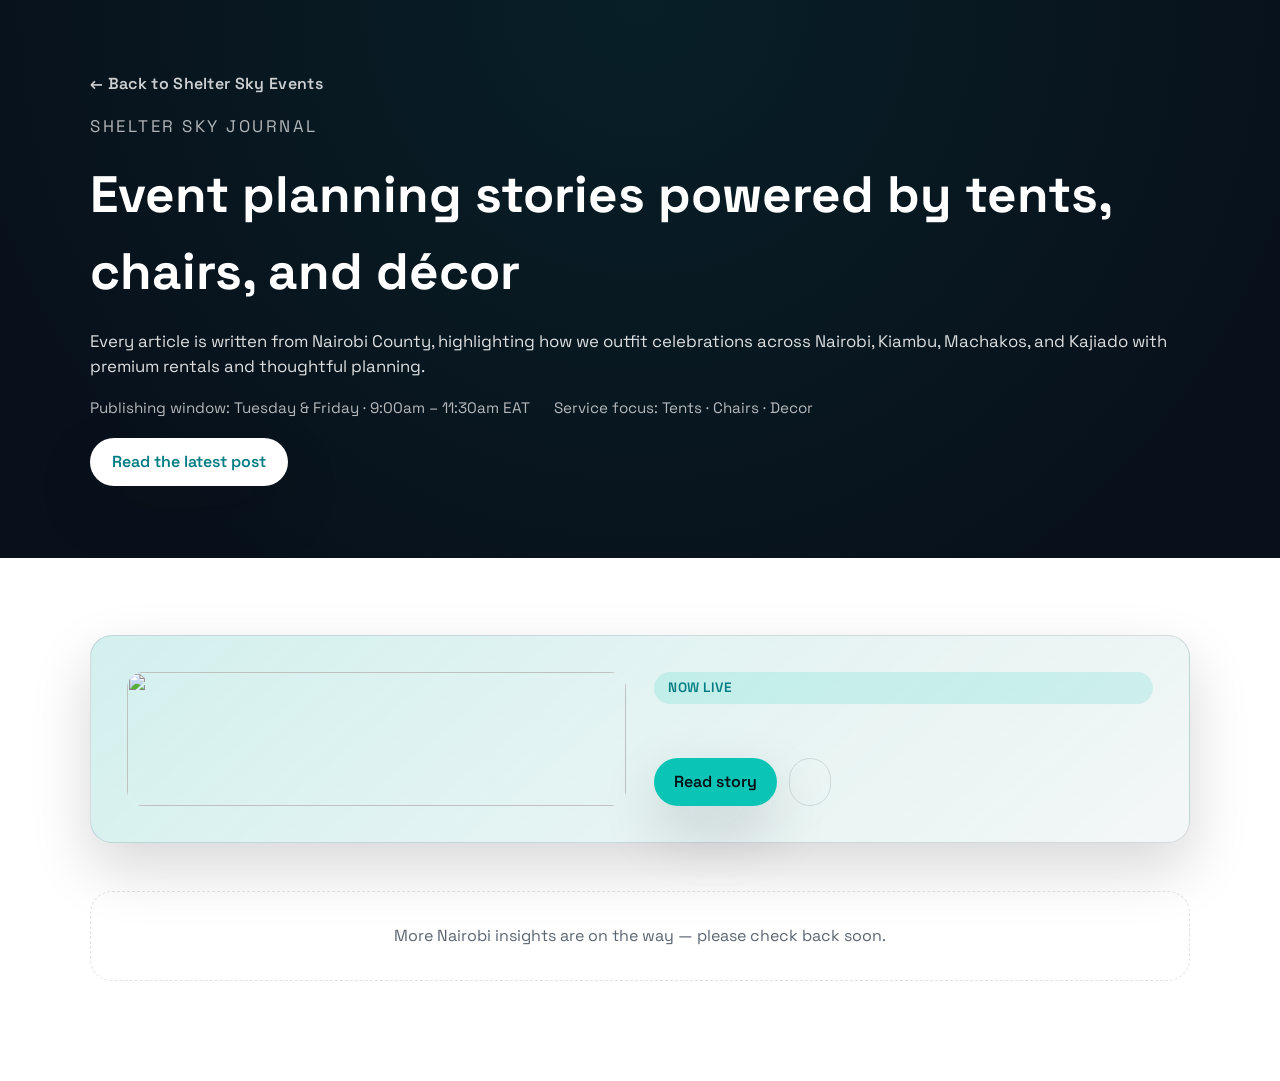
==== Blog/index.html @ ee654595 "Create index.html" ====
<!doctype html>
<html lang="en">
  <head>
    <meta charset="utf-8" />
    <meta name="viewport" content="width=device-width, initial-scale=1" />
    <title>Shelter Sky Events Blog | Nairobi Event Inspiration</title>
    <meta
      name="description"
      content="Explore Shelter Sky Events blog stories for Nairobi weddings, corporate functions, and private celebrations covering tents, chairs, and décor."
    />
    <link rel="icon" type="image/png" sizes="32x32" href="../Assets/gallery/shelterskyevents_icon.jpg" />
    <link rel="apple-touch-icon" href="../Assets/gallery/shelterskyevents_icon.jpg" />
    <link rel="shortcut icon" href="../Assets/gallery/shelterskyevents_icon.jpg" />
    <link rel="canonical" href="https://shelterskyevents.com/Blog/index.html" />
    <link rel="stylesheet" href="blog-home.css" />
  </head>
  <body>
    <div class="page">
      <header class="page-header">
        <div class="wrap">
          <a class="home-link" href="../index.html">← Back to Shelter Sky Events</a>
          <p class="eyebrow">Shelter Sky journal</p>
          <h1>Event planning stories powered by tents, chairs, and décor</h1>
          <p>
            Every article is written from Nairobi County, highlighting how we outfit celebrations across Nairobi, Kiambu, Machakos,
            and Kajiado with premium rentals and thoughtful planning.
          </p>
          <div class="header-meta">
            <span>Publishing window: Tuesday &amp; Friday · 9:00am – 11:30am EAT</span>
            <span>Service focus: Tents · Chairs · Decor</span>
          </div>
          <a class="cta" id="latest-link" href="blog-event-rentals-nairobi.html" target="_blank" rel="noopener">
            Read the latest post
          </a>
        </div>
      </header>
      <main class="page-main">
        <div class="wrap" id="blog-app">
          <section aria-live="polite" id="feature-section">
            <article class="feature-card" id="feature-card" hidden>
              <div class="feature-media">
                <img id="feature-image" src="" alt="" loading="lazy" />
              </div>
              <div class="feature-body">
                <span class="status-pill" id="feature-status">Now live</span>
                <p class="post-meta" id="feature-meta"></p>
                <h2 id="feature-title"></h2>
                <p id="feature-excerpt"></p>
                <div class="feature-actions">
                  <a class="btn btn-primary" id="feature-read" href="#" target="_blank" rel="noopener">Read story</a>
                  <span class="btn btn-ghost feature-date" id="feature-date"></span>
                </div>
              </div>
            </article>
          </section>
          <section class="grid-section" aria-label="Published blog posts">
            <div class="grid-list" id="blog-grid" role="list"></div>
            <p class="empty-state" id="blog-empty" hidden>More Nairobi insights are on the way — please check back soon.</p>
          </section>
        </div>
      </main>
    </div>

    <template id="blog-card-template">
      <article class="post-card" role="listitem">
        <figure>
          <img src="" alt="" loading="lazy" />
        </figure>
        <div class="post-meta"></div>
        <h4></h4>
        <p></p>
        <a class="btn btn-ghost" target="_blank" rel="noopener">Read post</a>
      </article>
    </template>

    <script>
      const BLOG_DATA_URL = "posts.json";
      const featureCard = document.getElementById("feature-card");
      const featureImage = document.getElementById("feature-image");
      const featureTitle = document.getElementById("feature-title");
      const featureExcerpt = document.getElementById("feature-excerpt");
      const featureMeta = document.getElementById("feature-meta");
      const featureRead = document.getElementById("feature-read");
      const featureDate = document.getElementById("feature-date");
      const featureStatus = document.getElementById("feature-status");
      const latestLink = document.getElementById("latest-link");
      const blogGrid = document.getElementById("blog-grid");
      const blogEmpty = document.getElementById("blog-empty");
      const blogCardTemplate = document.getElementById("blog-card-template");

      const formatDate = (value) => {
        try {
          return new Intl.DateTimeFormat("en-GB", {
            day: "2-digit",
            month: "short",
            year: "numeric",
            timeZone: "Africa/Nairobi",
          }).format(new Date(value));
        } catch (error) {
          return value;
        }
      };

      const resolveUrl = (path) => new URL(path, window.location.href).toString();

      const renderCards = (posts) => {
        blogGrid.innerHTML = "";
        posts.forEach((post) => {
          const node = blogCardTemplate.content.cloneNode(true);
          const article = node.querySelector(".post-card");
          const figureImg = node.querySelector("img");
          const meta = node.querySelector(".post-meta");
          const title = node.querySelector("h4");
          const excerpt = node.querySelector("p");
          const cta = node.querySelector("a");

          figureImg.src = post.image;
          figureImg.alt = post.alt || post.title;
          meta.textContent = `${post.category} · ${post.readTime}`;
          title.textContent = post.title;
          excerpt.textContent = post.excerpt;
          cta.href = post.url;
          cta.setAttribute("aria-label", `Read ${post.title}`);

          blogGrid.appendChild(node);
        });
      };

      const renderFeature = (post) => {
        if (!post) {
          featureCard.hidden = true;
          return;
        }
        featureCard.hidden = false;
        featureImage.src = post.image;
        featureImage.alt = post.alt || post.title;
        featureTitle.textContent = post.title;
        featureExcerpt.textContent = post.excerpt;
        featureMeta.textContent = `${post.category} · ${post.readTime}`;
        featureRead.href = post.url;
        featureDate.textContent = `Published ${formatDate(post.publishDate)}`;
        featureStatus.textContent = post.published ? "Now live" : "Scheduled";
        if (latestLink) {
          latestLink.href = post.url;
        }
      };

      const init = async () => {
        try {
          const response = await fetch(BLOG_DATA_URL, { cache: "no-store" });
          if (!response.ok) {
            throw new Error(`Blog response ${response.status}`);
          }
          const posts = await response.json();
          const validPosts = Array.isArray(posts)
            ? posts
                .filter((post) => Boolean(post && post.title && post.url))
                .map((post) => ({
                  ...post,
                  publishDate: post.publishDate ?? new Date().toISOString(),
                  url: resolveUrl(post.url),
                }))
            : [];
          const publishedPosts = validPosts
            .filter((post) => post.published)
            .sort((a, b) => new Date(b.publishDate) - new Date(a.publishDate));

          if (!publishedPosts.length) {
            blogEmpty.hidden = false;
            featureCard.hidden = true;
            return;
          }

          const [latest, ...archived] = publishedPosts;
          renderFeature(latest);
          renderCards(archived);
          blogEmpty.hidden = true;
        } catch (error) {
          console.error("Unable to load blog posts", error);
          blogEmpty.hidden = false;
          blogEmpty.textContent = "We could not load the blog feed. Please refresh and try again.";
          featureCard.hidden = true;
        }
      };

      init();
    </script>
  </body>
</html>
---- Blog/blog-home.css ----
@import url("https://fonts.googleapis.com/css2?family=Space+Grotesk:wght@400;500;600;700&display=swap");

:root {
  color-scheme: light;
  --brand: #0ac5b5;
  --brand-strong: #007d84;
  --ink: #0c1b2a;
  --muted: #5b6572;
  --surface: #ffffff;
  --surface-soft: #f4f7f7;
  --surface-strong: #08111b;
  --stroke: rgba(12, 27, 42, 0.12);
  --radius: 22px;
  --shadow: 0 25px 60px rgba(10, 14, 22, 0.16);
  --transition: 220ms ease;
}

@media (prefers-color-scheme: dark) {
  :root {
    color-scheme: dark;
    --surface: #0b1622;
    --surface-soft: #0f1f2f;
    --surface-strong: #02070d;
    --ink: #f4f7f7;
    --muted: #a8b4c3;
    --stroke: rgba(255, 255, 255, 0.1);
    --shadow: 0 25px 60px rgba(0, 0, 0, 0.5);
  }
}

* {
  box-sizing: border-box;
}

body {
  margin: 0;
  font-family: "Space Grotesk", "Inter", "Segoe UI", system-ui, -apple-system, sans-serif;
  background: radial-gradient(circle at top, rgba(10, 197, 181, 0.08), transparent 55%), var(--surface-strong);
  color: var(--ink);
  line-height: 1.5;
}

img {
  max-width: 100%;
  display: block;
}

a {
  color: inherit;
  text-decoration: none;
}

a:focus-visible,
button:focus-visible {
  outline: 2px solid var(--brand);
  outline-offset: 3px;
}

.page {
  min-height: 100vh;
  display: flex;
  flex-direction: column;
}

.page-header {
  padding: clamp(32px, 6vw, 72px) 0;
  color: var(--surface);
}

.page-header .wrap {
  width: min(1100px, calc(100% - 48px));
  margin: 0 auto;
  display: grid;
  gap: 18px;
}

.home-link {
  color: var(--surface);
  opacity: 0.8;
  font-weight: 600;
  letter-spacing: 0.02em;
}

.eyebrow {
  text-transform: uppercase;
  letter-spacing: 0.15em;
  font-size: 0.8rem;
  margin: 0;
  opacity: 0.8;
}

.page-header h1 {
  font-size: clamp(2.2rem, 4vw, 3.4rem);
  margin: 0;
}

.page-header p {
  margin: 0;
  font-size: 1.05rem;
  color: rgba(255, 255, 255, 0.86);
}

.header-meta {
  display: flex;
  flex-wrap: wrap;
  gap: 12px 24px;
  font-size: 0.95rem;
  color: rgba(255, 255, 255, 0.7);
}

.page-header .cta {
  display: inline-flex;
  align-items: center;
  gap: 10px;
  width: fit-content;
  border-radius: 999px;
  padding: 12px 22px;
  background: var(--surface);
  color: var(--brand-strong);
  font-weight: 600;
  box-shadow: var(--shadow);
  transition: transform var(--transition);
}

.page-header .cta:hover {
  transform: translateY(-2px);
}

.page-main {
  flex: 1;
  background: var(--surface);
  padding: clamp(32px, 6vw, 80px) 0 clamp(48px, 8vw, 100px);
}

.page-main .wrap {
  width: min(1100px, calc(100% - 48px));
  margin: 0 auto;
  display: grid;
  gap: clamp(32px, 4vw, 48px);
}

.feature-card {
  display: grid;
  grid-template-columns: repeat(auto-fit, minmax(280px, 1fr));
  gap: 28px;
  border-radius: var(--radius);
  border: 1px solid var(--stroke);
  background: linear-gradient(140deg, rgba(10, 197, 181, 0.14), transparent), var(--surface-soft);
  padding: clamp(22px, 4vw, 36px);
  box-shadow: var(--shadow);
}

.feature-media {
  border-radius: calc(var(--radius) - 6px);
  overflow: hidden;
  box-shadow: inset 0 0 0 1px rgba(255, 255, 255, 0.08);
}

.feature-media img {
  width: 100%;
  height: 100%;
  object-fit: cover;
}

.feature-body {
  display: grid;
  gap: 12px;
}

.status-pill {
  display: inline-flex;
  align-items: center;
  gap: 6px;
  padding: 6px 14px;
  border-radius: 999px;
  background: rgba(10, 197, 181, 0.15);
  color: var(--brand-strong);
  font-weight: 600;
  font-size: 0.85rem;
  letter-spacing: 0.04em;
  text-transform: uppercase;
}

.feature-body h2 {
  margin: 0;
  font-size: clamp(1.8rem, 3vw, 2.3rem);
}

.feature-body p {
  margin: 0;
  color: var(--muted);
}

.feature-actions {
  display: flex;
  gap: 12px;
  flex-wrap: wrap;
  margin-top: 6px;
}

.feature-date {
  cursor: default;
  pointer-events: none;
}

.btn {
  border-radius: 999px;
  border: none;
  padding: 12px 20px;
  font-weight: 600;
  cursor: pointer;
  transition: transform var(--transition), box-shadow var(--transition);
}

.btn-primary {
  background: var(--brand);
  color: #041016;
  box-shadow: var(--shadow);
}

.btn-primary:hover,
.btn-ghost:hover {
  transform: translateY(-1px);
}

.btn-ghost {
  background: transparent;
  border: 1px solid var(--stroke);
  color: var(--muted);
}

.grid-section h3 {
  margin: 0;
  font-size: 1.4rem;
}

.grid-list {
  display: grid;
  grid-template-columns: repeat(auto-fit, minmax(260px, 1fr));
  gap: 22px;
}

.post-card {
  border-radius: calc(var(--radius) - 8px);
  border: 1px solid var(--stroke);
  padding: 18px;
  background: var(--surface-soft);
  display: grid;
  gap: 12px;
  transition: transform var(--transition), box-shadow var(--transition);
}

.post-card:hover {
  transform: translateY(-4px);
  box-shadow: var(--shadow);
}

.post-card figure {
  margin: 0;
  border-radius: 16px;
  overflow: hidden;
}

.post-card img {
  width: 100%;
  height: 180px;
  object-fit: cover;
}

.post-card h4 {
  margin: 0;
  font-size: 1.05rem;
}

.post-card time {
  font-size: 0.85rem;
  color: var(--muted);
}

.post-card p {
  margin: 0;
  color: var(--muted);
}

.post-meta {
  font-size: 0.85rem;
  color: var(--muted);
  display: flex;
  gap: 12px;
  flex-wrap: wrap;
}

.empty-state {
  margin: 0;
  padding: 32px;
  border-radius: var(--radius);
  border: 1px dashed var(--stroke);
  color: var(--muted);
  text-align: center;
}

@media (max-width: 640px) {
  .feature-actions {
    flex-direction: column;
  }

  .btn,
  .page-header .cta {
    width: 100%;
    justify-content: center;
  }

  .post-card img {
    height: 200px;
  }
}
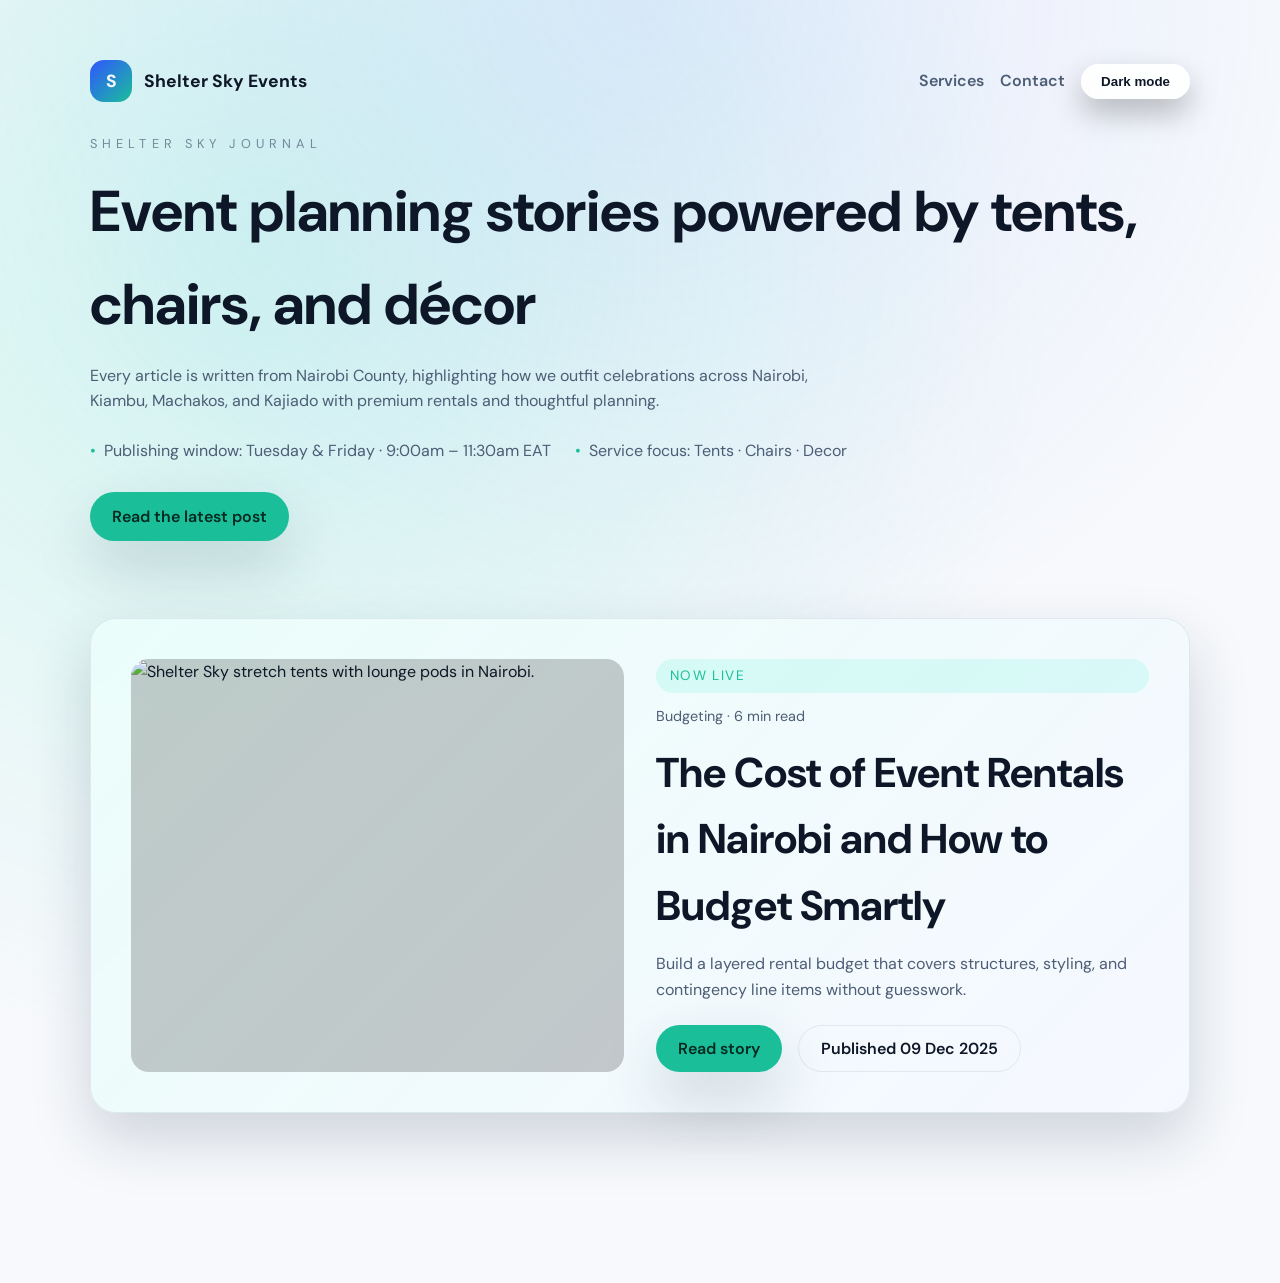
==== commit 09d230bc: "Update index.html" ====
--- a/Blog/index.html
+++ b/Blog/index.html
@@ -6,19 +6,31 @@
     <title>Shelter Sky Events Blog | Nairobi Event Inspiration</title>
     <meta
       name="description"
-      content="Explore Shelter Sky Events blog stories for Nairobi weddings, corporate functions, and private celebrations covering tents, chairs, and décor."
+      content="Explore Shelter Sky Events journal stories for Nairobi weddings, corporate functions, and private celebrations covering tents, chairs, and décor."
     />
     <link rel="icon" type="image/png" sizes="32x32" href="../Assets/gallery/shelterskyevents_icon.jpg" />
     <link rel="apple-touch-icon" href="../Assets/gallery/shelterskyevents_icon.jpg" />
     <link rel="shortcut icon" href="../Assets/gallery/shelterskyevents_icon.jpg" />
     <link rel="canonical" href="https://shelterskyevents.com/Blog/index.html" />
+    <link rel="preconnect" href="https://fonts.googleapis.com" />
+    <link rel="preconnect" href="https://fonts.gstatic.com" crossorigin />
     <link rel="stylesheet" href="blog-home.css" />
   </head>
   <body>
     <div class="page">
       <header class="page-header">
         <div class="wrap">
-          <a class="home-link" href="../index.html">← Back to Shelter Sky Events</a>
+          <div class="nav-bar">
+            <a class="brand" href="../index.html">
+              <span>S</span>
+              Shelter Sky Events
+            </a>
+            <div class="nav-links">
+              <a href="../index.html#services">Services</a>
+              <a href="../index.html#contact">Contact</a>
+              <button class="theme-switch" id="themeSwitch" type="button">Light mode</button>
+            </div>
+          </div>
           <p class="eyebrow">Shelter Sky journal</p>
           <h1>Event planning stories powered by tents, chairs, and décor</h1>
           <p>
@@ -101,7 +113,14 @@
         }
       };
 
-      const resolveUrl = (path) => new URL(path, window.location.href).toString();
+      const resolveUrl = (path) => {
+        if (!path) return "";
+        if (/^https?:/i.test(path)) return path;
+        if (path.startsWith("/")) {
+          return `${window.location.origin ?? ""}${path}`;
+        }
+        return new URL(path, window.location.href).toString();
+      };
 
       const renderCards = (posts) => {
         blogGrid.innerHTML = "";
@@ -114,12 +133,12 @@
           const excerpt = node.querySelector("p");
           const cta = node.querySelector("a");
 
-          figureImg.src = post.image;
+          figureImg.src = resolveUrl(post.image);
           figureImg.alt = post.alt || post.title;
           meta.textContent = `${post.category} · ${post.readTime}`;
           title.textContent = post.title;
           excerpt.textContent = post.excerpt;
-          cta.href = post.url;
+          cta.href = resolveUrl(post.url);
           cta.setAttribute("aria-label", `Read ${post.title}`);
 
           blogGrid.appendChild(node);
@@ -132,16 +151,16 @@
           return;
         }
         featureCard.hidden = false;
-        featureImage.src = post.image;
+        featureImage.src = resolveUrl(post.image);
         featureImage.alt = post.alt || post.title;
         featureTitle.textContent = post.title;
         featureExcerpt.textContent = post.excerpt;
         featureMeta.textContent = `${post.category} · ${post.readTime}`;
-        featureRead.href = post.url;
+        featureRead.href = resolveUrl(post.url);
         featureDate.textContent = `Published ${formatDate(post.publishDate)}`;
         featureStatus.textContent = post.published ? "Now live" : "Scheduled";
         if (latestLink) {
-          latestLink.href = post.url;
+          latestLink.href = resolveUrl(post.url);
         }
       };
 
@@ -185,5 +204,6 @@
 
       init();
     </script>
+    <script src="blog-theme.js"></script>
   </body>
 </html>
--- a/Blog/blog-home.css
+++ b/Blog/blog-home.css
@@ -1,31 +1,37 @@
-@import url("https://fonts.googleapis.com/css2?family=Space+Grotesk:wght@400;500;600;700&display=swap");
+@import url("https://fonts.googleapis.com/css2?family=DM+Sans:wght@400;500;700&display=swap");
 
 :root {
+  color-scheme: dark light;
+  --bg: #060b11;
+  --bg-soft: rgba(11, 17, 25, 0.9);
+  --surface: rgba(255, 255, 255, 0.04);
+  --surface-strong: rgba(12, 19, 31, 0.92);
+  --card: rgba(16, 25, 37, 0.85);
+  --border: rgba(255, 255, 255, 0.12);
+  --text: #f6f9ff;
+  --muted: #a8b5c8;
+  --brand: #5df2d6;
+  --brand-strong: #1abf9a;
+  --brand-2: #8da6ff;
+  --shadow: 0 35px 70px rgba(3, 6, 12, 0.65);
+  --radius: 26px;
+  --transition: 220ms ease;
+}
+
+:root[data-theme="light"] {
   color-scheme: light;
-  --brand: #0ac5b5;
-  --brand-strong: #007d84;
-  --ink: #0c1b2a;
-  --muted: #5b6572;
-  --surface: #ffffff;
-  --surface-soft: #f4f7f7;
-  --surface-strong: #08111b;
-  --stroke: rgba(12, 27, 42, 0.12);
-  --radius: 22px;
-  --shadow: 0 25px 60px rgba(10, 14, 22, 0.16);
-  --transition: 220ms ease;
-}
-
-@media (prefers-color-scheme: dark) {
-  :root {
-    color-scheme: dark;
-    --surface: #0b1622;
-    --surface-soft: #0f1f2f;
-    --surface-strong: #02070d;
-    --ink: #f4f7f7;
-    --muted: #a8b4c3;
-    --stroke: rgba(255, 255, 255, 0.1);
-    --shadow: 0 25px 60px rgba(0, 0, 0, 0.5);
-  }
+  --bg: #f7f9fc;
+  --bg-soft: rgba(255, 255, 255, 0.96);
+  --surface: rgba(255, 255, 255, 0.82);
+  --surface-strong: rgba(255, 255, 255, 0.96);
+  --card: rgba(255, 255, 255, 0.96);
+  --border: rgba(11, 30, 50, 0.08);
+  --text: #0e1727;
+  --muted: #4c5d75;
+  --brand: #1abf9a;
+  --brand-strong: #0f8b6c;
+  --brand-2: #3055ff;
+  --shadow: 0 25px 60px rgba(21, 45, 70, 0.18);
 }
 
 * {
@@ -34,15 +40,17 @@
 
 body {
   margin: 0;
-  font-family: "Space Grotesk", "Inter", "Segoe UI", system-ui, -apple-system, sans-serif;
-  background: radial-gradient(circle at top, rgba(10, 197, 181, 0.08), transparent 55%), var(--surface-strong);
-  color: var(--ink);
-  line-height: 1.5;
+  font-family: "DM Sans", "Inter", system-ui, -apple-system, BlinkMacSystemFont, "Segoe UI", sans-serif;
+  background: var(--bg);
+  color: var(--text);
+  line-height: 1.6;
 }
 
 img {
-  max-width: 100%;
+  width: 100%;
   display: block;
+  height: 100%;
+  object-fit: cover;
 }
 
 a {
@@ -58,107 +66,157 @@
 
 .page {
   min-height: 100vh;
+  background: radial-gradient(circle at top, rgba(141, 166, 255, 0.18), transparent 50%),
+    radial-gradient(circle at 20% 20%, rgba(90, 230, 200, 0.25), transparent 55%), var(--bg);
   display: flex;
   flex-direction: column;
 }
 
 .page-header {
-  padding: clamp(32px, 6vw, 72px) 0;
-  color: var(--surface);
-}
-
-.page-header .wrap {
+  padding: clamp(32px, 5vw, 60px) 0 0;
+}
+
+.wrap {
   width: min(1100px, calc(100% - 48px));
   margin: 0 auto;
-  display: grid;
-  gap: 18px;
-}
-
-.home-link {
-  color: var(--surface);
-  opacity: 0.8;
+}
+
+.nav-bar {
+  display: flex;
+  justify-content: space-between;
+  align-items: center;
+  gap: 16px;
+  margin-bottom: 32px;
+}
+
+.brand {
+  display: flex;
+  align-items: center;
+  gap: 12px;
+  font-weight: 700;
+  font-size: 1.1rem;
+}
+
+.brand span {
+  display: inline-flex;
+  width: 42px;
+  height: 42px;
+  border-radius: 14px;
+  align-items: center;
+  justify-content: center;
+  background: linear-gradient(135deg, var(--brand-2), var(--brand));
+  color: var(--bg);
+  font-weight: 700;
+}
+
+.nav-links {
+  display: flex;
+  gap: 16px;
+  align-items: center;
+}
+
+.nav-links a {
   font-weight: 600;
-  letter-spacing: 0.02em;
-}
-
-.eyebrow {
+  color: var(--muted);
+}
+
+.theme-switch {
+  border: none;
+  border-radius: 999px;
+  background: var(--surface-strong);
+  color: var(--text);
+  padding: 10px 20px;
+  font-weight: 600;
+  box-shadow: 0 14px 30px rgba(0, 0, 0, 0.25);
+  cursor: pointer;
+  transition: transform var(--transition), box-shadow var(--transition);
+}
+
+.theme-switch:hover,
+.theme-switch:focus-visible {
+  transform: translateY(-2px);
+  box-shadow: 0 18px 36px rgba(0, 0, 0, 0.35);
+}
+
+.page-header h1 {
+  font-size: clamp(2.4rem, 5vw, 3.6rem);
+  margin: 12px 0;
+}
+
+.page-header .eyebrow {
+  letter-spacing: 0.4em;
   text-transform: uppercase;
-  letter-spacing: 0.15em;
   font-size: 0.8rem;
-  margin: 0;
-  opacity: 0.8;
-}
-
-.page-header h1 {
-  font-size: clamp(2.2rem, 4vw, 3.4rem);
-  margin: 0;
+  opacity: 0.7;
 }
 
 .page-header p {
-  margin: 0;
-  font-size: 1.05rem;
-  color: rgba(255, 255, 255, 0.86);
+  color: var(--muted);
+  max-width: 720px;
+  margin: 8px 0 0;
 }
 
 .header-meta {
+  margin-top: 24px;
   display: flex;
   flex-wrap: wrap;
-  gap: 12px 24px;
-  font-size: 0.95rem;
-  color: rgba(255, 255, 255, 0.7);
-}
-
-.page-header .cta {
+  gap: 14px 24px;
+  color: var(--muted);
+}
+
+.header-meta span {
+  display: inline-flex;
+  align-items: center;
+  gap: 8px;
+}
+
+.header-meta span::before {
+  content: "•";
+  color: var(--brand);
+}
+
+.cta {
   display: inline-flex;
   align-items: center;
   gap: 10px;
-  width: fit-content;
+  margin-top: 28px;
   border-radius: 999px;
   padding: 12px 22px;
-  background: var(--surface);
-  color: var(--brand-strong);
+  background: var(--brand);
+  color: #022920;
   font-weight: 600;
   box-shadow: var(--shadow);
   transition: transform var(--transition);
 }
 
-.page-header .cta:hover {
+.cta:hover {
   transform: translateY(-2px);
 }
 
 .page-main {
   flex: 1;
-  background: var(--surface);
-  padding: clamp(32px, 6vw, 80px) 0 clamp(48px, 8vw, 100px);
-}
-
-.page-main .wrap {
-  width: min(1100px, calc(100% - 48px));
-  margin: 0 auto;
-  display: grid;
-  gap: clamp(32px, 4vw, 48px);
+  padding: clamp(40px, 6vw, 80px) 0 clamp(48px, 10vw, 110px);
 }
 
 .feature-card {
   display: grid;
   grid-template-columns: repeat(auto-fit, minmax(280px, 1fr));
-  gap: 28px;
+  gap: 32px;
+  background: linear-gradient(135deg, rgba(93, 242, 214, 0.12), rgba(141, 166, 255, 0.08)), var(--surface-strong);
   border-radius: var(--radius);
-  border: 1px solid var(--stroke);
-  background: linear-gradient(140deg, rgba(10, 197, 181, 0.14), transparent), var(--surface-soft);
-  padding: clamp(22px, 4vw, 36px);
+  border: 1px solid var(--border);
+  padding: clamp(24px, 4vw, 40px);
   box-shadow: var(--shadow);
 }
 
 .feature-media {
-  border-radius: calc(var(--radius) - 6px);
+  border-radius: calc(var(--radius) - 8px);
   overflow: hidden;
-  box-shadow: inset 0 0 0 1px rgba(255, 255, 255, 0.08);
+  min-height: 320px;
+  background: rgba(0, 0, 0, 0.2);
 }
 
 .feature-media img {
-  width: 100%;
-  height: 100%;
   object-fit: cover;
 }
 
@@ -173,17 +231,16 @@
   gap: 6px;
   padding: 6px 14px;
   border-radius: 999px;
-  background: rgba(10, 197, 181, 0.15);
-  color: var(--brand-strong);
-  font-weight: 600;
+  background: rgba(93, 242, 214, 0.18);
+  color: var(--brand);
   font-size: 0.85rem;
-  letter-spacing: 0.04em;
+  letter-spacing: 0.1em;
   text-transform: uppercase;
 }
 
 .feature-body h2 {
   margin: 0;
-  font-size: clamp(1.8rem, 3vw, 2.3rem);
+  font-size: clamp(2rem, 4vw, 2.6rem);
 }
 
 .feature-body p {
@@ -193,124 +250,94 @@
 
 .feature-actions {
   display: flex;
-  gap: 12px;
+  gap: 16px;
   flex-wrap: wrap;
-  margin-top: 6px;
-}
-
-.feature-date {
-  cursor: default;
-  pointer-events: none;
+  margin-top: 10px;
 }
 
 .btn {
+  display: inline-flex;
+  align-items: center;
+  justify-content: center;
   border-radius: 999px;
-  border: none;
-  padding: 12px 20px;
+  padding: 10px 22px;
   font-weight: 600;
-  cursor: pointer;
   transition: transform var(--transition), box-shadow var(--transition);
 }
 
 .btn-primary {
   background: var(--brand);
-  color: #041016;
+  color: #022920;
   box-shadow: var(--shadow);
 }
 
-.btn-primary:hover,
-.btn-ghost:hover {
-  transform: translateY(-1px);
-}
-
 .btn-ghost {
+  border: 1px solid var(--border);
+  color: var(--text);
   background: transparent;
-  border: 1px solid var(--stroke);
-  color: var(--muted);
-}
-
-.grid-section h3 {
-  margin: 0;
-  font-size: 1.4rem;
+}
+
+.btn:hover {
+  transform: translateY(-2px);
+}
+
+.grid-section {
+  margin-top: clamp(32px, 5vw, 60px);
 }
 
 .grid-list {
   display: grid;
   grid-template-columns: repeat(auto-fit, minmax(260px, 1fr));
-  gap: 22px;
+  gap: 24px;
 }
 
 .post-card {
-  border-radius: calc(var(--radius) - 8px);
-  border: 1px solid var(--stroke);
-  padding: 18px;
-  background: var(--surface-soft);
+  background: var(--card);
+  border-radius: calc(var(--radius) - 6px);
+  border: 1px solid var(--border);
+  padding: 20px;
   display: grid;
-  gap: 12px;
+  gap: 14px;
+  box-shadow: 0 12px 30px rgba(0, 0, 0, 0.2);
   transition: transform var(--transition), box-shadow var(--transition);
+}
+
+.post-card figure {
+  border-radius: 18px;
+  overflow: hidden;
+  margin: -4px -4px 8px;
+  height: 200px;
 }
 
 .post-card:hover {
   transform: translateY(-4px);
-  box-shadow: var(--shadow);
-}
-
-.post-card figure {
-  margin: 0;
-  border-radius: 16px;
-  overflow: hidden;
-}
-
-.post-card img {
-  width: 100%;
-  height: 180px;
-  object-fit: cover;
-}
-
-.post-card h4 {
-  margin: 0;
-  font-size: 1.05rem;
-}
-
-.post-card time {
-  font-size: 0.85rem;
-  color: var(--muted);
-}
-
-.post-card p {
-  margin: 0;
-  color: var(--muted);
+  box-shadow: 0 18px 36px rgba(0, 0, 0, 0.35);
 }
 
 .post-meta {
-  font-size: 0.85rem;
-  color: var(--muted);
-  display: flex;
-  gap: 12px;
-  flex-wrap: wrap;
+  font-size: 0.9rem;
+  color: var(--muted);
 }
 
 .empty-state {
-  margin: 0;
-  padding: 32px;
-  border-radius: var(--radius);
-  border: 1px dashed var(--stroke);
-  color: var(--muted);
+  margin-top: 32px;
   text-align: center;
-}
-
-@media (max-width: 640px) {
-  .feature-actions {
+  color: var(--muted);
+}
+
+@media (max-width: 700px) {
+  .nav-bar {
     flex-direction: column;
+    align-items: flex-start;
   }
-
-  .btn,
-  .page-header .cta {
+  .nav-links {
     width: 100%;
-    justify-content: center;
+    justify-content: space-between;
   }
-
-  .post-card img {
-    height: 200px;
+  .feature-card {
+    grid-template-columns: 1fr;
   }
-}
+  .feature-media {
+    min-height: 220px;
+  }
+}
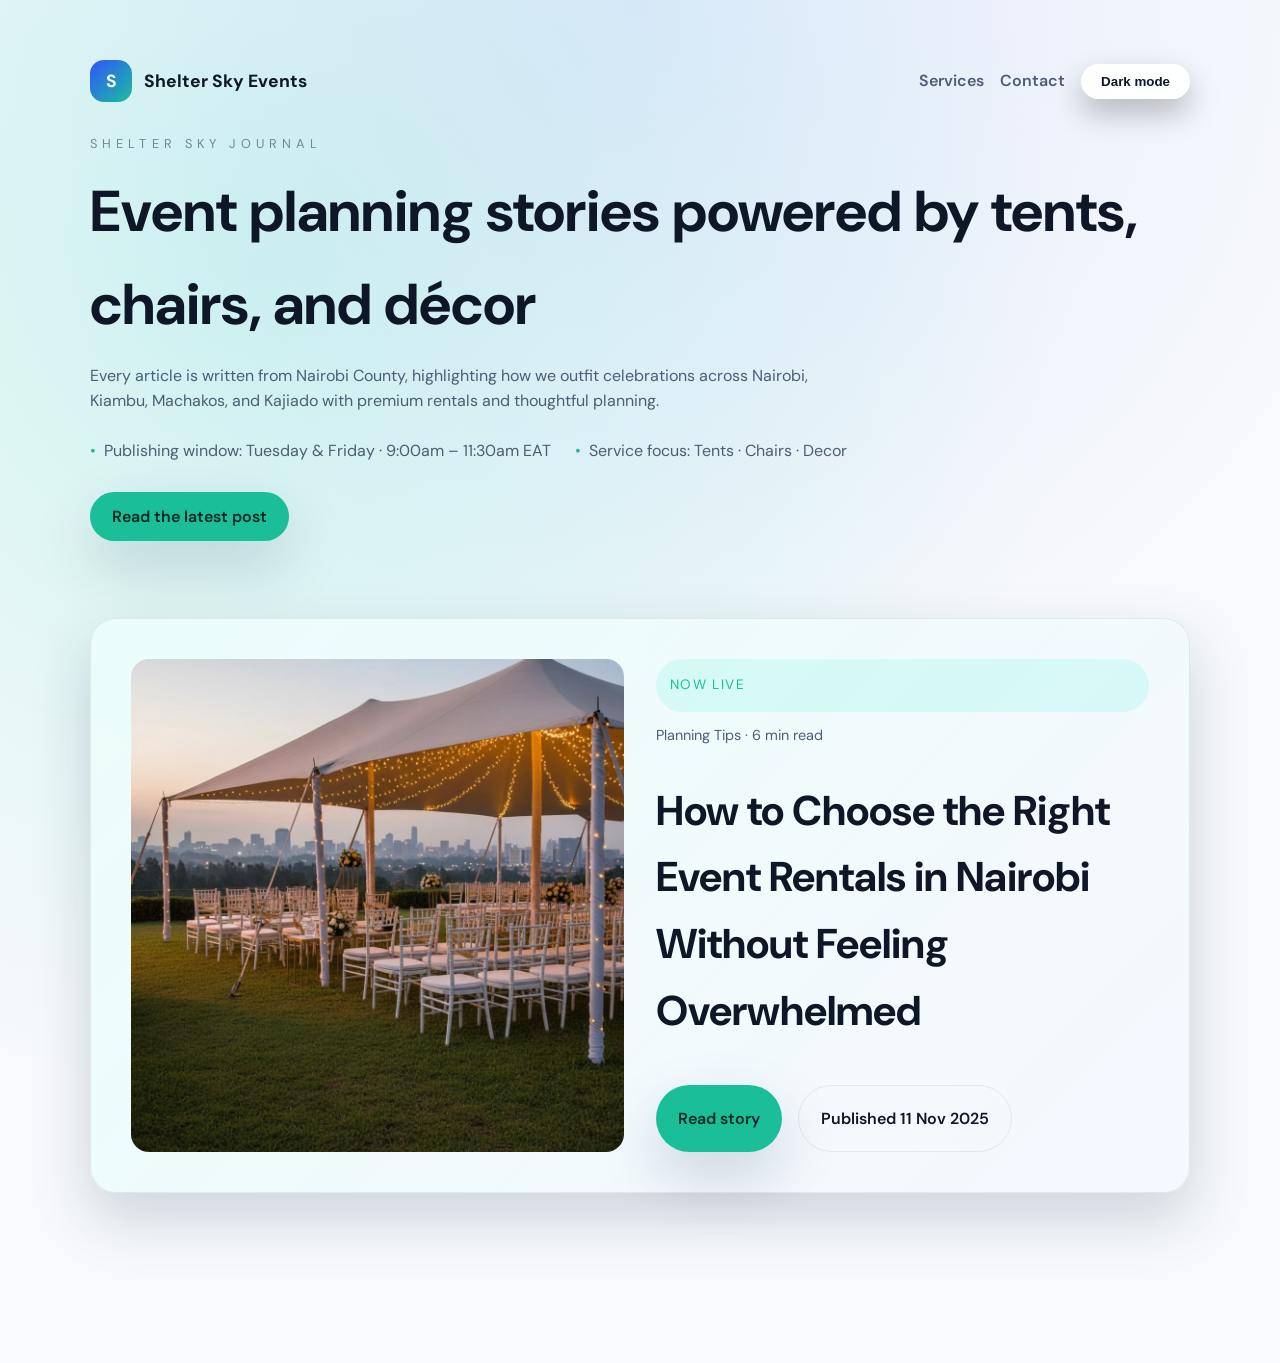
==== commit f6053e65: "Update index.html" ====
--- a/Blog/index.html
+++ b/Blog/index.html
@@ -41,7 +41,7 @@
             <span>Publishing window: Tuesday &amp; Friday · 9:00am – 11:30am EAT</span>
             <span>Service focus: Tents · Chairs · Decor</span>
           </div>
-          <a class="cta" id="latest-link" href="blog-event-rentals-nairobi.html" target="_blank" rel="noopener">
+          <a class="cta" id="latest-link" href="blog-event-rentals-nairobi.html">
             Read the latest post
           </a>
         </div>
@@ -57,9 +57,8 @@
                 <span class="status-pill" id="feature-status">Now live</span>
                 <p class="post-meta" id="feature-meta"></p>
                 <h2 id="feature-title"></h2>
-                <p id="feature-excerpt"></p>
                 <div class="feature-actions">
-                  <a class="btn btn-primary" id="feature-read" href="#" target="_blank" rel="noopener">Read story</a>
+                  <a class="btn btn-primary" id="feature-read" href="#">Read story</a>
                   <span class="btn btn-ghost feature-date" id="feature-date"></span>
                 </div>
               </div>
@@ -81,7 +80,7 @@
         <div class="post-meta"></div>
         <h4></h4>
         <p></p>
-        <a class="btn btn-ghost" target="_blank" rel="noopener">Read post</a>
+        <a class="btn btn-ghost">Read post</a>
       </article>
     </template>
 
@@ -90,7 +89,6 @@
       const featureCard = document.getElementById("feature-card");
       const featureImage = document.getElementById("feature-image");
       const featureTitle = document.getElementById("feature-title");
-      const featureExcerpt = document.getElementById("feature-excerpt");
       const featureMeta = document.getElementById("feature-meta");
       const featureRead = document.getElementById("feature-read");
       const featureDate = document.getElementById("feature-date");
@@ -154,7 +152,6 @@
         featureImage.src = resolveUrl(post.image);
         featureImage.alt = post.alt || post.title;
         featureTitle.textContent = post.title;
-        featureExcerpt.textContent = post.excerpt;
         featureMeta.textContent = `${post.category} · ${post.readTime}`;
         featureRead.href = resolveUrl(post.url);
         featureDate.textContent = `Published ${formatDate(post.publishDate)}`;
